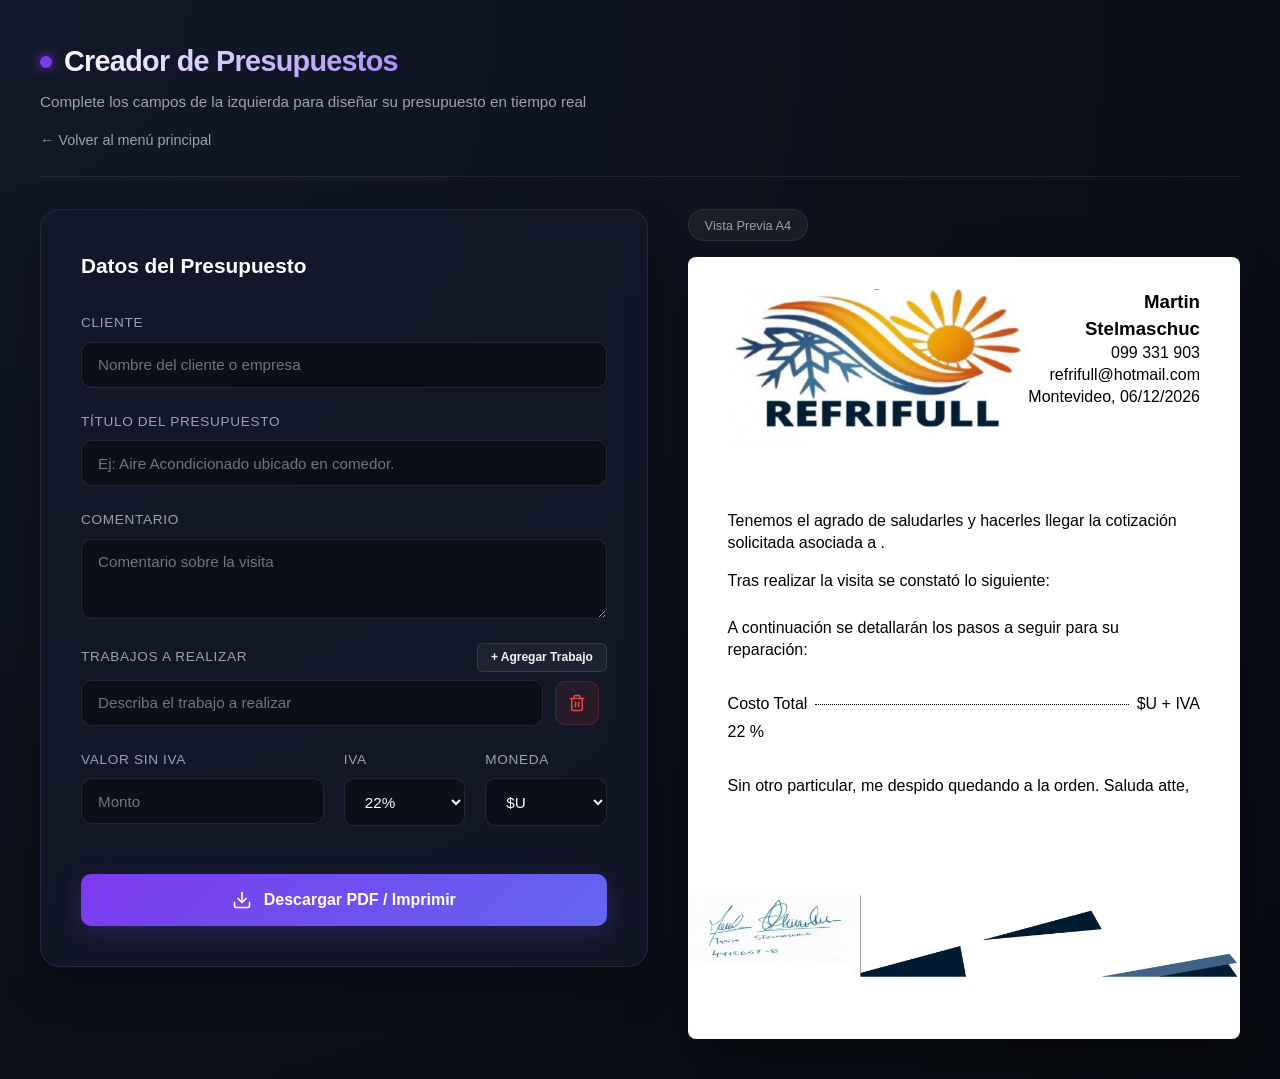
==== pages/presupuestos.html @ 5863025f "Se organiza el proyecto dandole estructura mas elaborada" ====
<!doctype html>
<html lang="es">
  <head>
    <meta charset="UTF-8" />
    <meta name="viewport" content="width=device-width, initial-scale=1.0" />
    <title>Generador de Presupuestos</title>
    <link rel="stylesheet" href="../styles.css" />
    <script src="../assets/js/app.js" defer></script>
  </head>
  <body>
    <div class="app-container no-print">
      <!-- Header -->
      <header class="app-header">
        <div class="logo-area">
          <span class="logo-dot"></span>
          <h1>Creador de Presupuestos</h1>
        </div>
        <p class="subtitle">
          Complete los campos de la izquierda para diseñar su presupuesto en
          tiempo real
        </p>
        <a href="../index.html" class="back-link">← Volver al menú principal</a>
      </header>

      <!-- Main Workspace -->
      <main class="workspace">
        <!-- Left Panel: Form -->
        <section class="form-panel">
          <div class="panel-card">
            <h2 class="panel-title">Datos del Presupuesto</h2>
            <form id="budget-form" onsubmit="event.preventDefault()">
              <div class="form-group">
                <label for="input-client">Cliente</label>
                <input
                  type="text"
                  id="input-client"
                  placeholder="Nombre del cliente o empresa"
                  required
                />
              </div>

              <div class="form-group">
                <label for="input-title">Título del Presupuesto</label>
                <input
                  type="text"
                  id="input-title"
                  placeholder="Ej: Aire Acondicionado ubicado en comedor."
                  required
                />
              </div>

              <div class="form-group">
                <label for="input-comment">Comentario</label>
                <textarea
                  id="input-comment"
                  rows="3"
                  placeholder="Comentario sobre la visita"
                ></textarea>
              </div>

              <!-- Dynamic Jobs List -->
              <div class="form-group">
                <div class="label-header">
                  <label>Trabajos a Realizar</label>
                  <button
                    type="button"
                    id="btn-add-job"
                    class="btn-secondary-sm"
                  >
                    + Agregar Trabajo
                  </button>
                </div>
                <div id="jobs-container" class="jobs-list">
                  <!-- Dynamic job inputs will be loaded here by JavaScript -->
                </div>
              </div>

              <div class="form-row-three">
                <div class="form-group">
                  <label for="input-value">Valor sin IVA</label>
                  <input
                    type="text"
                    id="input-value"
                    placeholder="Monto"
                    required
                  />
                </div>

                <div class="form-group">
                  <label for="select-iva">IVA</label>
                  <select id="select-iva">
                    <option value="22">22%</option>
                  </select>
                </div>

                <div class="form-group">
                  <label for="select-currency">Moneda</label>
                  <select id="select-currency">
                    <option value="$U">$U</option>
                    <option value="U$S">U$S</option>
                  </select>
                </div>
              </div>

              <button type="button" id="btn-generate-pdf" class="btn-primary">
                <svg
                  width="20"
                  height="20"
                  viewBox="0 0 24 24"
                  fill="none"
                  stroke="currentColor"
                  stroke-width="2"
                  stroke-linecap="round"
                  stroke-linejoin="round"
                >
                  <path d="M21 15v4a2 2 0 0 1-2 2H5a2 2 0 0 1-2-2v-4" />
                  <polyline points="7 10 12 15 17 10" />
                  <line x1="12" y1="15" x2="12" y2="3" />
                </svg>
                Descargar PDF / Imprimir
              </button>
            </form>
          </div>
        </section>

        <!-- Right Panel: Live Preview -->
        <section class="preview-panel">
          <div class="preview-actions">
            <span class="preview-badge">Vista Previa A4</span>
          </div>

          <!-- The Page to be printed -->
          <div id="print-sheet" class="a4-sheet">
            <div class="sheet-content">
              <!-- Header Section inside PDF -->
              <div class="pdf-header">
                <div class="company-logo">
                  <img
                    src="../assets/img/image.png"
                    alt="REFRIFULL Logo"
                    class="logo-img"
                  />
                </div>
                <div class="company-info">
                  <div class="company-name">Martin Stelmaschuc</div>
                  <div class="company-phone">099 331 903</div>
                  <div class="company-email">refrifull@hotmail.com</div>
                  <div class="company-location">
                    Montevideo, <span id="pdf-date">--/--/----</span>
                  </div>
                </div>
              </div>

              <!-- Client Section -->
              <div class="client-section">
                <div id="pdf-client" class="client-name"></div>
              </div>

              <!-- Intro Text -->
              <div class="intro-text">
                Tenemos el agrado de saludarles y hacerles llegar la cotización
                solicitada asociada a <span id="pdf-title"></span>.
              </div>

              <!-- Comment Section -->
              <div class="comment-section">
                Tras realizar la visita se constató lo siguiente:
              </div>
              <div id="pdf-comment-container" class="comment-box">
                <span id="pdf-comment"></span>
              </div>

              <!-- Jobs List Intro -->
              <div class="jobs-intro">
                A continuación se detallarán los pasos a seguir para su
                reparación:
              </div>

              <!-- Jobs Section -->
              <ul id="pdf-jobs-list" class="pdf-jobs-list">
                <!-- Dynamically updated by app.js -->
              </ul>

              <!-- Cost Section -->
              <div class="cost-section">
                <span class="cost-label">Costo Total</span>
                <span class="cost-dots"></span>
                <span class="cost-amount"
                  ><span id="pdf-currency">$U</span>
                  <span id="pdf-value-base"></span> + IVA</span
                >
              </div>
              <div class="iva-section"><span id="pdf-iva-rate">22</span> %</div>

              <!-- Closing Text -->
              <div class="closing-text">
                Sin otro particular, me despido quedando a la orden. Saluda
                atte,
              </div>

              <!-- Signature Section -->
              <div class="signature-section">
                <img
                  src="../assets/img/firma.png"
                  alt="Firma"
                  class="signature-img"
                />
              </div>

              <!-- Footer -->
              <div class="pdf-footer">
                <div class="footer-col footer-left">RUT 219092490011</div>
                <div class="footer-col footer-center">Cel. +598 99 331 903</div>
                <div class="footer-col footer-right">
                  E-Mail: refrifull@hotmail.com
                </div>
              </div>
            </div>
          </div>
        </section>
      </main>
    </div>
  </body>
</html>
---- styles.css ----
/* --- Landing Page Styles --- */
.landing-page {
  background: radial-gradient(circle at top left, #121829 0%, #080b11 100%);
  min-height: 100vh;
  display: flex;
  flex-direction: column;
  align-items: center;
  justify-content: center;
  padding: 2rem;
}

.landing-container {
  max-width: 600px;
  width: 100%;
  text-align: center;
}

.landing-header {
  margin-bottom: 3rem;
}

.landing-logo {
  max-width: 300px;
  height: auto;
  margin-bottom: 1.5rem;
}

.landing-title {
  font-family: Arial, Helvetica, sans-serif;
  font-size: 2.5rem;
  font-weight: bold;
  color: #ffffff;
  margin-bottom: 0.5rem;
}

.landing-subtitle {
  font-family: Arial, Helvetica, sans-serif;
  font-size: 1.1rem;
  color: #9ca3af;
}

.landing-buttons {
  display: flex;
  flex-direction: column;
  gap: 1.5rem;
  margin-bottom: 3rem;
}

.landing-btn {
  display: flex;
  align-items: center;
  justify-content: center;
  gap: 1rem;
  padding: 1.5rem 2rem;
  border-radius: 16px;
  font-family: Arial, Helvetica, sans-serif;
  font-size: 1.3rem;
  font-weight: 600;
  text-decoration: none;
  transition: transform 0.2s, box-shadow 0.2s, filter 0.2s;
  cursor: pointer;
}

.landing-btn:hover {
  transform: translateY(-4px);
}

.landing-btn-primary {
  background: linear-gradient(135deg, #7c3aed 0%, #6366f1 100%);
  color: white;
  box-shadow: 0 10px 30px rgba(124, 58, 237, 0.3);
}

.landing-btn-primary:hover {
  filter: brightness(1.1);
  box-shadow: 0 15px 40px rgba(124, 58, 237, 0.4);
}

.landing-btn-secondary {
  background: rgba(255, 255, 255, 0.08);
  border: 2px solid rgba(255, 255, 255, 0.15);
  color: white;
  box-shadow: 0 10px 30px rgba(0, 0, 0, 0.2);
}

.landing-btn-secondary:hover {
  background: rgba(255, 255, 255, 0.12);
  border-color: rgba(255, 255, 255, 0.25);
}

.btn-icon {
  font-size: 2rem;
}

.landing-footer {
  display: flex;
  justify-content: space-between;
  gap: 1rem;
  padding-top: 1.5rem;
  border-top: 1px solid rgba(255, 255, 255, 0.1);
  flex-wrap: wrap;
  justify-content: center;
}

.footer-item {
  font-family: Arial, Helvetica, sans-serif;
  font-size: 0.95rem;
  color: #9ca3af;
}

/* --- Back link for presupuestos.html --- */
.back-link {
  display: inline-flex;
  align-items: center;
  gap: 0.5rem;
  margin-top: 1rem;
  color: #9ca3af;
  text-decoration: none;
  font-size: 0.9rem;
  transition: color 0.2s;
}

.back-link:hover {
  color: #ffffff;
}

/* --- Global Styles & Design System --- */
:root {
  --font-sans: Arial, Helvetica, sans-serif;

  /* Color Palette - App UI */
  --bg-app: #0b0f19;
  --bg-gradient: radial-gradient(circle at top left, #121829 0%, #080b11 100%);
  --panel-bg: rgba(20, 27, 45, 0.7);
  --panel-border: rgba(255, 255, 255, 0.08);
  --text-primary: #f3f4f6;
  --text-secondary: #9ca3af;
  --text-muted: #6b7280;

  --accent-color: #7c3aed;
  --accent-glow: rgba(124, 58, 237, 0.15);
  --accent-hover: #8b5cf6;

  --danger-color: #ef4444;
  --danger-hover: #f87171;
  --danger-bg: rgba(239, 68, 68, 0.1);

  --input-bg: rgba(10, 14, 23, 0.8);
  --input-border: rgba(255, 255, 255, 0.1);
  --input-focus: #7c3aed;

  /* Sheet styling */
  --sheet-bg: #ffffff;
  --sheet-text: #000000;
}

* {
  box-sizing: border-box;
  margin: 0;
  padding: 0;
}

body {
  font-family: var(--font-sans);
  background: var(--bg-app);
  background-image: var(--bg-gradient);
  color: var(--text-primary);
  min-height: 100vh;
  overflow-x: hidden;
  line-height: 1.5;
}

/* --- Layout --- */
.app-container {
  max-width: 1600px;
  margin: 0 auto;
  padding: 2.5rem;
  display: flex;
  flex-direction: column;
  gap: 2rem;
  min-height: 100vh;
}

.app-header {
  border-bottom: 1px solid var(--panel-border);
  padding-bottom: 1.5rem;
}

.logo-area {
  display: flex;
  align-items: center;
  gap: 0.75rem;
  margin-bottom: 0.5rem;
}

.logo-dot {
  width: 12px;
  height: 12px;
  background-color: var(--accent-color);
  border-radius: 50%;
  box-shadow: 0 0 12px var(--accent-color);
}

.app-header h1 {
  font-size: 1.8rem;
  font-weight: 700;
  letter-spacing: -0.025em;
  background: linear-gradient(135deg, #ffffff 0%, #a78bfa 100%);
  -webkit-background-clip: text;
  -webkit-text-fill-color: transparent;
}

.subtitle {
  color: var(--text-secondary);
  font-size: 0.95rem;
  font-weight: 300;
}

/* --- Workspace --- */
.workspace {
  display: grid;
  grid-template-columns: 1.1fr 1fr;
  gap: 2.5rem;
  align-items: start;
}

@media (max-width: 1200px) {
  .workspace {
    grid-template-columns: 1fr;
  }
}

/* --- Panels --- */
.form-panel {
  display: flex;
  flex-direction: column;
}

.panel-card {
  background: var(--panel-bg);
  backdrop-filter: blur(16px);
  -webkit-backdrop-filter: blur(16px);
  border: 1px solid var(--panel-border);
  border-radius: 20px;
  padding: 2.5rem;
  box-shadow: 0 20px 40px rgba(0, 0, 0, 0.3);
}

.panel-title {
  font-size: 1.3rem;
  font-weight: 600;
  margin-bottom: 2rem;
  color: #ffffff;
  display: flex;
  align-items: center;
  gap: 0.5rem;
}

/* --- Form Fields --- */
.form-group {
  margin-bottom: 1.5rem;
  display: flex;
  flex-direction: column;
  gap: 0.5rem;
}

.label-header {
  display: flex;
  justify-content: space-between;
  align-items: center;
}

label {
  font-size: 0.85rem;
  font-weight: 500;
  text-transform: uppercase;
  letter-spacing: 0.05em;
  color: var(--text-secondary);
}

input[type="text"],
select,
textarea {
  background: var(--input-bg);
  border: 1px solid var(--input-border);
  border-radius: 10px;
  padding: 0.85rem 1rem;
  color: #ffffff;
  font-family: var(--font-sans);
  font-size: 0.95rem;
  outline: none;
  transition: border-color 0.25s, box-shadow 0.25s;
}

input[type="text"]:focus,
select:focus,
textarea:focus {
  border-color: var(--input-focus);
  box-shadow: 0 0 0 3px var(--accent-glow);
}

textarea {
  resize: vertical;
}

.form-row-three {
  display: grid;
  grid-template-columns: 2fr 1fr 1fr;
  gap: 1.25rem;
}

@media (max-width: 600px) {
  .form-row-three {
    grid-template-columns: 1fr;
  }
}

/* --- Dynamic Jobs List --- */
.jobs-list {
  display: flex;
  flex-direction: column;
  gap: 0.75rem;
  max-height: 320px;
  overflow-y: auto;
  padding-right: 0.5rem;
}

.jobs-list::-webkit-scrollbar {
  width: 6px;
}

.jobs-list::-webkit-scrollbar-track {
  background: rgba(255, 255, 255, 0.02);
  border-radius: 3px;
}

.jobs-list::-webkit-scrollbar-thumb {
  background: rgba(255, 255, 255, 0.1);
  border-radius: 3px;
}

.jobs-list::-webkit-scrollbar-thumb:hover {
  background: rgba(255, 255, 255, 0.2);
}

.job-item-row {
  display: flex;
  gap: 0.75rem;
  align-items: center;
  animation: fadeIn 0.3s cubic-bezier(0.16, 1, 0.3, 1);
}

@keyframes fadeIn {
  from {
    opacity: 0;
    transform: translateY(8px);
  }

  to {
    opacity: 1;
    transform: translateY(0);
  }
}

.job-item-row input {
  flex-grow: 1;
}

/* --- Buttons --- */
.btn-primary {
  width: 100%;
  background: linear-gradient(135deg, var(--accent-color) 0%, #6366f1 100%);
  border: none;
  border-radius: 10px;
  padding: 1rem;
  color: #ffffff;
  font-family: var(--font-sans);
  font-size: 1rem;
  font-weight: 600;
  cursor: pointer;
  display: flex;
  justify-content: center;
  align-items: center;
  gap: 0.75rem;
  transition: transform 0.2s, filter 0.2s, box-shadow 0.2s;
  box-shadow: 0 8px 24px rgba(124, 58, 237, 0.25);
  margin-top: 1.5rem;
}

.btn-primary:hover {
  filter: brightness(1.1);
  transform: translateY(-1px);
  box-shadow: 0 10px 28px rgba(124, 58, 237, 0.35);
}

.btn-primary:active {
  transform: translateY(1px);
}

.btn-secondary-sm {
  background: rgba(255, 255, 255, 0.05);
  border: 1px solid rgba(255, 255, 255, 0.1);
  border-radius: 6px;
  padding: 0.4rem 0.8rem;
  color: var(--text-primary);
  font-family: var(--font-sans);
  font-size: 0.75rem;
  font-weight: 600;
  cursor: pointer;
  transition: background 0.2s;
}

.btn-secondary-sm:hover {
  background: rgba(255, 255, 255, 0.1);
}

.btn-danger-icon {
  background: var(--danger-bg);
  border: 1px solid rgba(239, 68, 68, 0.2);
  color: var(--danger-color);
  border-radius: 10px;
  width: 44px;
  height: 44px;
  display: flex;
  align-items: center;
  justify-content: center;
  cursor: pointer;
  flex-shrink: 0;
  transition: background 0.2s, border-color 0.2s, color 0.2s;
}

.btn-danger-icon:hover {
  background: var(--danger-color);
  color: white;
  border-color: var(--danger-color);
}

/* --- Preview Panel --- */
.preview-panel {
  display: flex;
  flex-direction: column;
  gap: 1rem;
  align-items: center;
}

.preview-actions {
  display: flex;
  justify-content: flex-start;
  width: 100%;
  max-width: 800px;
}

.preview-badge {
  background: rgba(255, 255, 255, 0.05);
  border: 1px solid var(--panel-border);
  border-radius: 20px;
  padding: 0.35rem 1rem;
  font-size: 0.8rem;
  color: var(--text-secondary);
  font-weight: 500;
}

/* --- A4 Paper Preview Sheet --- */
.a4-sheet {
  background: var(--sheet-bg);
  color: var(--sheet-text);
  width: 100%;
  max-width: 800px;
  aspect-ratio: 1 / 1.4142;
  box-shadow: 0 25px 50px -12px rgba(0, 0, 0, 0.5);
  border-radius: 8px;
  overflow: hidden;
  position: relative;
  display: flex;
  flex-direction: column;
}

.sheet-content {
  padding: 2rem 2.5rem;
  display: flex;
  flex-direction: column;
  min-height: 100vh;
  font-family: Arial, Helvetica, sans-serif;
  font-size: 12pt;
  line-height: 1.4;
  width: 100%;
  box-sizing: border-box;
}

/* PDF Header */
.pdf-header {
  display: flex;
  justify-content: space-between;
  align-items: flex-start;
  margin-bottom: 2rem;
}

.company-logo {
  flex: 0 0 auto;
}

.logo-img {
  max-width: 300px;
  height: auto;
}

.company-info {
  text-align: right;
  flex: 1;
}

.company-name {
  font-size: 14pt;
  font-weight: bold;
}

.company-phone,
.company-email,
.company-location {
  font-size: 12pt;
}

/* Client Section */
.client-section {
  margin-bottom: 1.5rem;
}

.client-label {
  font-weight: bold;
}

.client-name {
  font-size: 12pt;
}

/* Intro Text */
.intro-text {
  margin-bottom: 1rem;
}

/* Comment Section */
.comment-section {
  margin-bottom: 0.5rem;
}

.comment-box {
  margin-bottom: 1rem;
}

/* Jobs Intro */
.jobs-intro {
  margin-bottom: 0.5rem;
}

/* Jobs List */
.pdf-jobs-list {
  list-style-type: disc;
  margin-left: 2rem;
  margin-bottom: 1.5rem;
}

.pdf-jobs-list li {
  margin-bottom: 0.3rem;
}

/* Items List for Informes */
.pdf-items-list {
  margin-bottom: 2rem;
}

.pdf-item-row {
  display: flex;
  align-items: center;
  margin-bottom: 0.5rem;
}

.pdf-item-label {
  flex: 0 0 auto;
}

.pdf-item-dots {
  flex: 1;
  border-bottom: 1px dotted #000;
  margin: 0 0.5rem;
}

.pdf-item-amount {
  flex: 0 0 auto;
  font-weight: normal;
}

/* Total Section for Informes */
.total-section {
  display: flex;
  align-items: center;
  margin-top: 1rem;
  margin-bottom: 2rem;
  border-top: 1px solid #000;
  padding-top: 1rem;
}

.total-label {
  flex: 0 0 auto;
  font-weight: bold;
  font-size: 12pt;
}

.total-dots {
  flex: 1;
  border-bottom: 1px dotted #000;
  margin: 0 0.5rem;
}

.total-amount {
  flex: 0 0 auto;
  font-weight: bold;
  font-size: 12pt;
}

/* Cost Section */
.cost-section {
  display: flex;
  align-items: center;
  margin-bottom: 0.3rem;
}

.cost-label {
  flex: 0 0 auto;
}

.cost-dots {
  flex: 1;
  border-bottom: 1px dotted #000;
  margin: 0 0.5rem;
}

.cost-amount {
  flex: 0 0 auto;
  font-weight: normal;
}

/* IVA Section */
.iva-section {
  margin-bottom: 2rem;
}

/* Closing Text */
.closing-text {
  margin-bottom: 0.5rem;
}

/* Signature Section */
.signature-section {
  margin-top: auto;
  margin-bottom: 1rem;
  margin-left: -2.5rem;
  margin-right: -2.5rem;
  width: calc(100% + 5rem);
}

.signature-img {
  width: 100% !important;
  max-width: 100% !important;
  height: auto;
  display: block;
}

/* Footer */
.pdf-footer {
  border-top: 1px solid #000;
  padding-top: 0.5rem;
  margin-top: auto;
  display: flex;
  justify-content: space-between;
}

.footer-col {
  font-size: 12pt;
}

.footer-left {
  text-align: left;
}

.footer-center {
  text-align: center;
}

.footer-right {
  text-align: right;
}

/* --- Print Styles Override --- */
@media print {
  @page {
    size: A4;
    margin: 0;
  }

  body {
    background: white !important;
    background-image: none !important;
    color: black !important;
    margin: 0;
    padding: 0;
    -webkit-print-color-adjust: exact !important;
    print-color-adjust: exact !important;
  }

  .no-print,
  .app-header,
  .form-panel,
  .preview-actions,
  header,
  button {
    display: none !important;
  }

  .app-container {
    padding: 0 !important;
    margin: 0 !important;
    max-width: 100% !important;
    min-height: auto !important;
    width: 100% !important;
    display: block !important;
  }

  .workspace {
    display: block !important;
    grid-template-columns: none !important;
    gap: 0 !important;
    width: 100% !important;
  }

  .preview-panel {
    display: block !important;
    padding: 0 !important;
    margin: 0 !important;
    width: 100% !important;
  }

  .a4-sheet {
    box-shadow: none !important;
    border-radius: 0 !important;
    width: 100% !important;
    max-width: 100% !important;
    aspect-ratio: auto !important;
    height: auto !important;
    margin: 0 !important;
    padding: 0 !important;
    display: block !important;
    page-break-after: avoid;
    page-break-before: avoid;
  }

  .sheet-content {
    padding: 2cm !important;
    display: flex !important;
    flex-direction: column !important;
    min-height: 100vh !important;
    height: 100% !important;
    width: 100% !important;
  }
}
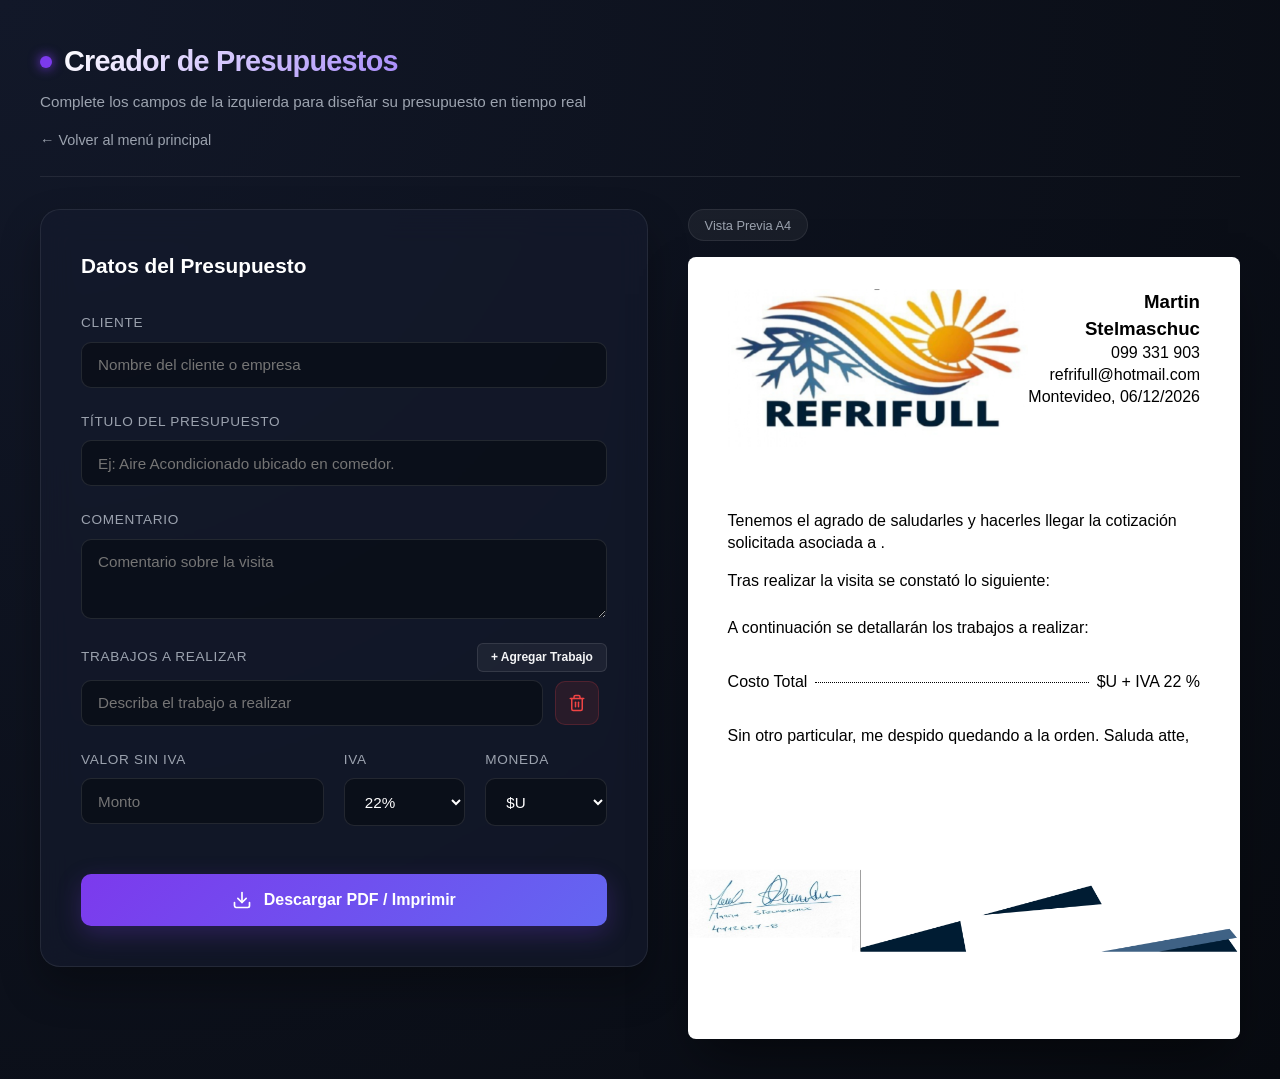
==== commit d9b8931f: "Se realizan ajustes para que siempre se muestre IVA en cotizaciones y en informes"" ====
--- a/pages/presupuestos.html
+++ b/pages/presupuestos.html
@@ -172,8 +172,7 @@
 
               <!-- Jobs List Intro -->
               <div class="jobs-intro">
-                A continuación se detallarán los pasos a seguir para su
-                reparación:
+                A continuación se detallarán los trabajos a realizar:
               </div>
 
               <!-- Jobs Section -->
@@ -187,10 +186,10 @@
                 <span class="cost-dots"></span>
                 <span class="cost-amount"
                   ><span id="pdf-currency">$U</span>
-                  <span id="pdf-value-base"></span> + IVA</span
+                  <span id="pdf-value-base"></span> + IVA
+                  <span id="pdf-iva-rate">22</span> %</span
                 >
               </div>
-              <div class="iva-section"><span id="pdf-iva-rate">22</span> %</div>
 
               <!-- Closing Text -->
               <div class="closing-text">
--- a/styles.css
+++ b/styles.css
@@ -621,7 +621,7 @@
 .cost-section {
   display: flex;
   align-items: center;
-  margin-bottom: 0.3rem;
+  margin-bottom: 2rem;
 }
 
 .cost-label {
